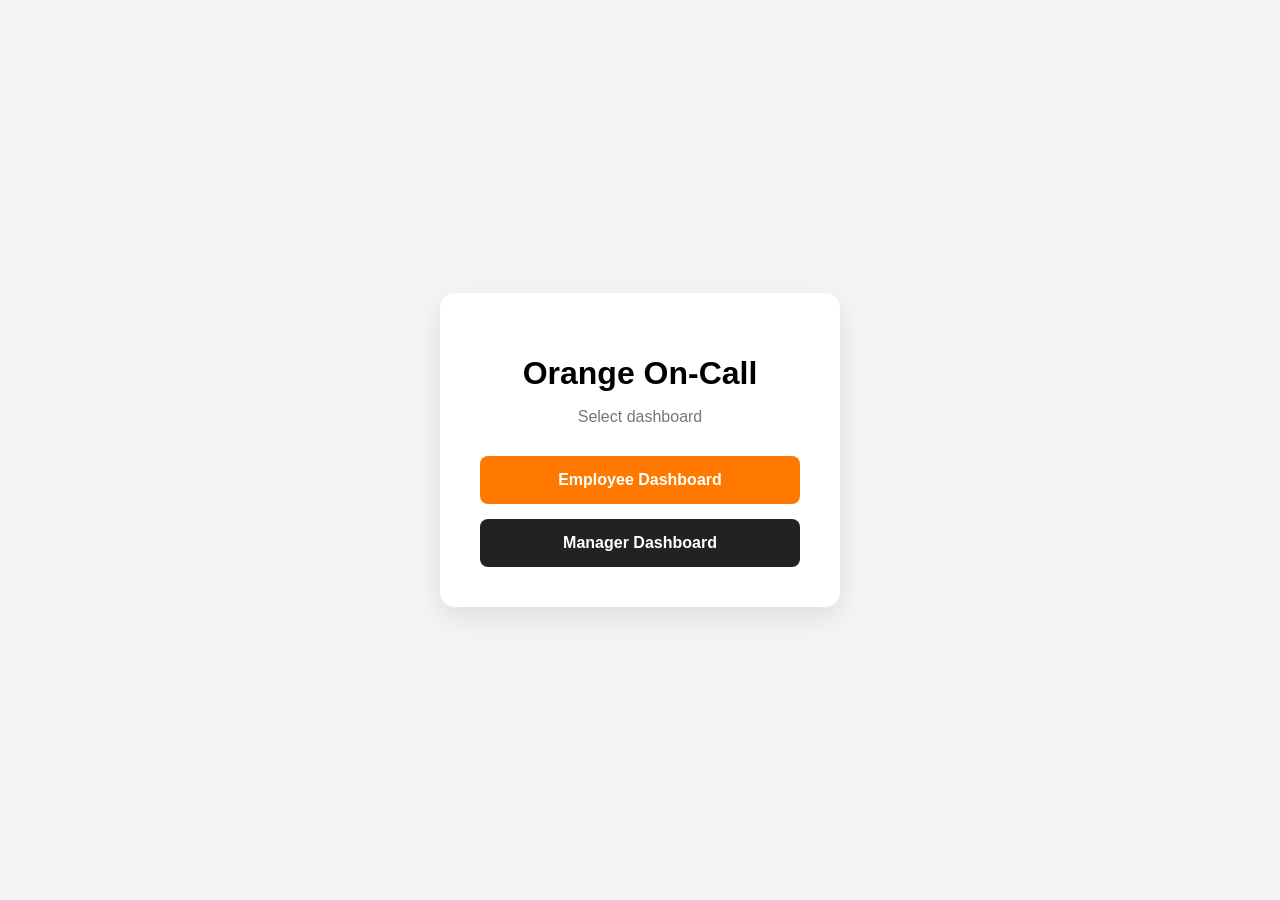
==== oncalltool/wwwroot/index.html @ d96064be "fixed view" ====
﻿<!DOCTYPE html>

<html lang="en">

<head>

    <meta charset="UTF-8">

    <meta name="viewport"
          content="width=device-width, initial-scale=1.0">

    <title>
        Orange On-Call
    </title>


    <style>

        * {
            box-sizing: border-box;
        }

        body {
            margin: 0;
            height: 100vh;
            display: flex;
            justify-content: center;
            align-items: center;
            background: #f5f5f5;
            font-family: Arial, sans-serif;
        }

        .login-box {
            width: 400px;
            background: white;
            padding: 40px;
            border-radius: 15px;
            box-shadow: 0 10px 30px rgba(0,0,0,.1);
            text-align: center;
        }

        h1 {
            margin-bottom: 10px;
        }

        p {
            color: #777;
            margin-bottom: 30px;
        }

        a {
            display: block;
            padding: 15px;
            margin-top: 15px;
            text-decoration: none;
            border-radius: 8px;
            font-weight: bold;
        }

        .employee {
            background: #ff7900;
            color: white;
        }

        .manager {
            background: #222;
            color: white;
        }
    </style>

</head>


<body>


    <div class="login-box">

        <h1>
            Orange On-Call
        </h1>

        <p>
            Select dashboard
        </p>


        <a class="employee"
           href="/employee/employee.html">

            Employee Dashboard

        </a>


        <a class="manager"
           href="/admin/admin.html">

            Manager Dashboard

        </a>


    </div>


</body>

</html>
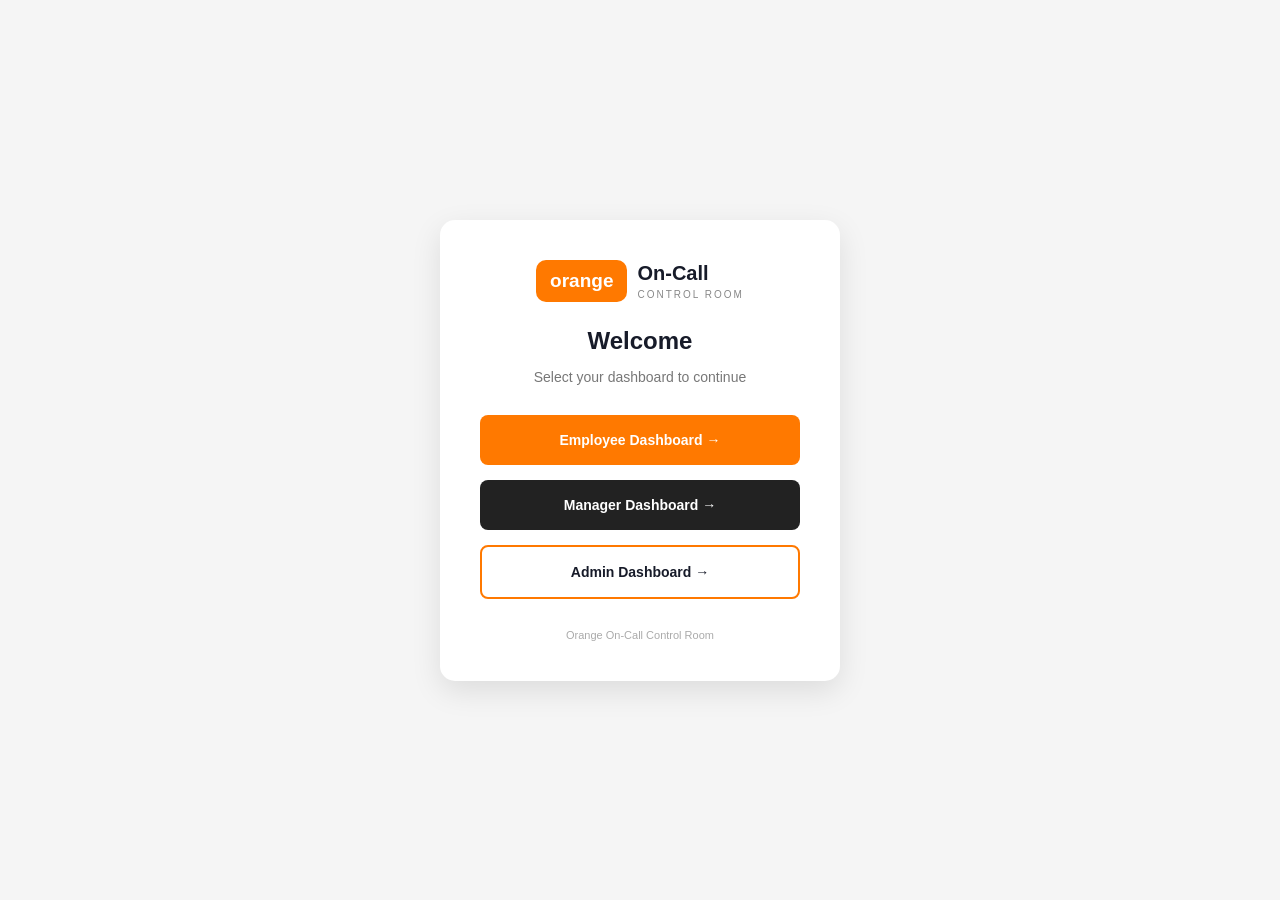
==== commit e4e240df: "admin and manager done" ====
--- a/oncalltool/wwwroot/index.html
+++ b/oncalltool/wwwroot/index.html
@@ -1,5 +1,5 @@
-﻿<!DOCTYPE html>
-
+﻿
+<!DOCTYPE html>
 <html lang="en">
 
 <head>
@@ -9,10 +9,7 @@
     <meta name="viewport"
           content="width=device-width, initial-scale=1.0">
 
-    <title>
-        Orange On-Call
-    </title>
-
+    <title>Orange On-Call</title>
 
     <style>
 
@@ -22,50 +19,142 @@
 
         body {
             margin: 0;
-            height: 100vh;
+            min-height: 100vh;
             display: flex;
             justify-content: center;
             align-items: center;
             background: #f5f5f5;
             font-family: Arial, sans-serif;
+            padding: 20px;
         }
 
         .login-box {
             width: 400px;
+            max-width: 100%;
             background: white;
             padding: 40px;
             border-radius: 15px;
-            box-shadow: 0 10px 30px rgba(0,0,0,.1);
+            box-shadow: 0 10px 30px rgba(0, 0, 0, 0.1);
             text-align: center;
         }
 
+        /* BRAND */
+
+        .brand {
+            display: flex;
+            align-items: center;
+            justify-content: center;
+            gap: 10px;
+            margin-bottom: 25px;
+        }
+
+        .brand-logo {
+            background: #ff7900;
+            color: white;
+            padding: 10px 14px;
+            border-radius: 10px;
+            font-size: 19px;
+            font-weight: 800;
+        }
+
+        .brand-text {
+            text-align: left;
+        }
+
+            .brand-text strong {
+                display: block;
+                color: #171b29;
+                font-size: 20px;
+            }
+
+            .brand-text small {
+                display: block;
+                color: #888;
+                font-size: 10px;
+                margin-top: 4px;
+                letter-spacing: 2px;
+            }
+
+        /* TITLE */
+
         h1 {
-            margin-bottom: 10px;
+            margin: 0 0 10px;
+            color: #171b29;
+            font-size: 24px;
         }
 
         p {
             color: #777;
             margin-bottom: 30px;
-        }
-
-        a {
+            font-size: 14px;
+        }
+
+        /* DASHBOARD BUTTONS */
+
+        .dashboard-btn {
             display: block;
-            padding: 15px;
+            padding: 17px;
             margin-top: 15px;
             text-decoration: none;
             border-radius: 8px;
+            font-size: 14px;
             font-weight: bold;
-        }
+            transition: transform 0.2s, box-shadow 0.2s, background 0.2s;
+        }
+
+            .dashboard-btn:hover {
+                transform: translateY(-2px);
+                box-shadow: 0 5px 12px rgba(0, 0, 0, 0.12);
+            }
+
+        /* EMPLOYEE */
 
         .employee {
             background: #ff7900;
             color: white;
         }
 
+            .employee:hover {
+                background: #e66d00;
+            }
+
+        /* MANAGER */
+
         .manager {
             background: #222;
             color: white;
         }
+
+            .manager:hover {
+                background: #3a3a3a;
+            }
+
+        /* ADMIN */
+
+        .admin {
+            background: white;
+            color: #171b29;
+            border: 2px solid #ff7900;
+        }
+
+            .admin:hover {
+                background: #fff5eb;
+            }
+
+        /* FOOTER */
+
+        .footer {
+            margin-top: 30px;
+            color: #aaa;
+            font-size: 11px;
+        }
+
+        @media (max-width: 480px) {
+
+            .login-box {
+                padding: 25px;
+            }
+        }
     </style>
 
 </head>
@@ -73,37 +162,84 @@
 
 <body>
 
-
     <div class="login-box">
 
+
+        <!-- BRAND -->
+
+        <div class="brand">
+
+            <div class="brand-logo">
+                orange
+            </div>
+
+            <div class="brand-text">
+
+                <strong>
+                    On-Call
+                </strong>
+
+                <small>
+                    CONTROL ROOM
+                </small>
+
+            </div>
+
+        </div>
+
+
+        <!-- TITLE -->
+
         <h1>
-            Orange On-Call
+            Welcome
         </h1>
 
         <p>
-            Select dashboard
+            Select your dashboard to continue
         </p>
 
 
-        <a class="employee"
+        <!-- EMPLOYEE DASHBOARD -->
+
+        <a class="dashboard-btn employee"
            href="/employee/employee.html">
 
-            Employee Dashboard
+            Employee Dashboard →
 
         </a>
 
 
-        <a class="manager"
+        <!-- MANAGER DASHBOARD -->
+
+        <a class="dashboard-btn manager"
+           href="/manager/manager.html">
+
+            Manager Dashboard →
+
+        </a>
+
+
+        <!-- ADMIN DASHBOARD -->
+
+        <a class="dashboard-btn admin"
            href="/admin/admin.html">
 
-            Manager Dashboard
+            Admin Dashboard →
 
         </a>
 
 
+        <!-- FOOTER -->
+
+        <div class="footer">
+
+            Orange On-Call Control Room
+
+        </div>
+
+
     </div>
 
-
 </body>
 
 </html>
